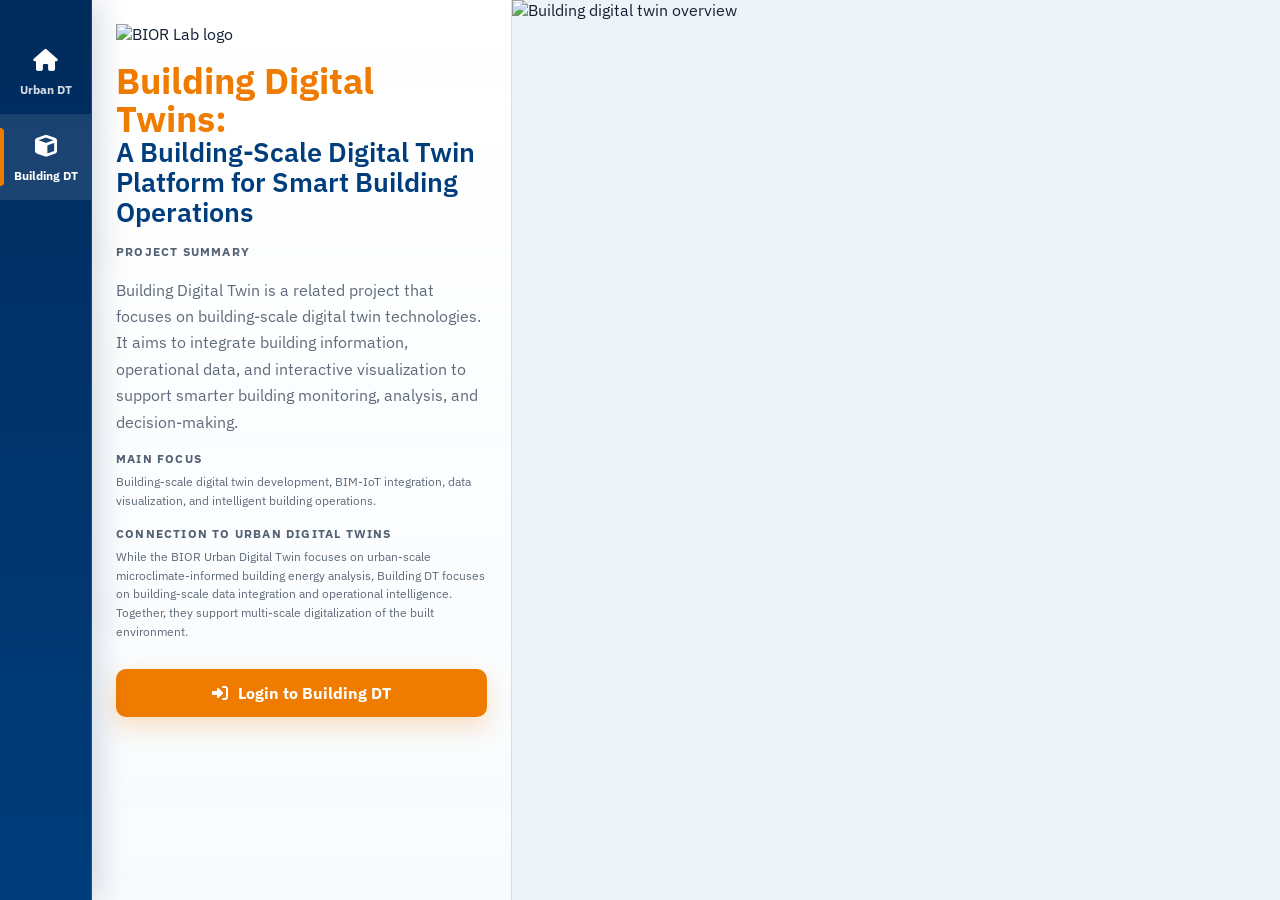
==== buildingdt/index.html @ 2141310a "page for building DT" ====
<!doctype html>
<html lang="en">
  <head>
    <meta charset="utf-8" />
    <meta name="viewport" content="width=device-width, initial-scale=1" />
    <title>Building Digital Twin | BIOR Lab</title>

    <link rel="icon" type="image/png" href="../icon.png" />
    <link rel="apple-touch-icon" href="../icon.png" />

    <link rel="preconnect" href="https://fonts.googleapis.com" />
    <link rel="preconnect" href="https://fonts.gstatic.com" crossorigin />
    <link
      href="https://fonts.googleapis.com/css2?family=IBM+Plex+Sans:wght@400;500;600;700;800&display=swap"
      rel="stylesheet"
    />

    <link
      rel="stylesheet"
      href="https://cdnjs.cloudflare.com/ajax/libs/font-awesome/6.5.2/css/all.min.css"
    />

    <link rel="stylesheet" href="../src/styles.css" />

    <style>
      .building-dt-visual {
        position: relative;
        grid-column: 3;
        grid-row: 1;
        width: 100%;
        height: 100vh;
        overflow: hidden;
        background: #eef3f7;
      }

      .building-dt-visual img {
        width: 100%;
        height: 100%;
        object-fit: cover;
        object-position: center center;
        display: block;
      }

      .login-block {
        margin-top: 28px;
      }

      .login-button {
        display: inline-flex;
        align-items: center;
        justify-content: center;
        gap: 10px;
        width: 100%;
        min-height: 48px;
        padding: 12px 18px;
        border-radius: 10px;
        background: #ef7c00;
        color: #ffffff;
        font-size: 16px;
        font-weight: 800;
        text-decoration: none;
        box-shadow: 0 10px 24px rgba(239, 124, 0, 0.24);
        transition:
          background 0.18s ease,
          transform 0.18s ease,
          box-shadow 0.18s ease;
      }

      .login-button:hover {
        background: #d96f00;
        color: #ffffff;
        text-decoration: none;
        transform: translateY(-1px);
        box-shadow: 0 14px 30px rgba(239, 124, 0, 0.32);
      }

      .login-button:active {
        transform: translateY(0);
      }

      @media (max-width: 860px) {
        .building-dt-visual {
          order: 2;
          grid-column: auto;
          grid-row: auto;
          width: 100%;
          height: 62vh;
          min-height: 420px;
        }

        .building-dt-visual img {
          width: 100%;
          height: 100%;
          object-fit: cover;
        }
      }
    </style>
  </head>

  <body>
    <main id="app">
      <!-- Left navigation menu -->
      <nav class="app-nav" aria-label="Main navigation">
        <a class="app-nav-item" href="../">
          <span class="nav-icon"><i class="fa-solid fa-house"></i></span>
          <span>Urban DT</span>
        </a>

        <a class="app-nav-item active" href="./">
          <span class="nav-icon"><i class="fa-solid fa-cube"></i></span>
          <span>Building DT</span>
        </a>
      </nav>

      <!-- Static image replacing the map -->
      <section class="building-dt-visual" aria-label="Building digital twin visual">
        <img src="../DT_Horizontal.png" alt="Building digital twin overview" />
      </section>

      <!-- Left information panel -->
      <section class="panel panel-left" aria-label="Building DT information">
        <div class="tab-panel active">
          <div class="brand">
            <div class="brand-top">
              <img src="../bior_logo.png" alt="BIOR Lab logo" class="bior-logo" />
            </div>

            <h1 class="brand-title">
              <span class="title-highlight">Building Digital Twins:</span><br />
              <span class="title-main">
                A Building-Scale Digital Twin Platform for Smart Building Operations
              </span>
            </h1>
          </div>

          <div class="control-block">
            <span class="control-label">Project summary</span>

            <p class="guide-note">
              Building Digital Twin is a related project that focuses on building-scale digital twin
              technologies. It aims to integrate building information, operational data, and
              interactive visualization to support smarter building monitoring, analysis, and
              decision-making.
            </p>
          </div>

          <div class="control-block">
            <span class="control-label">Main focus</span>
            <p class="summary-text">
              Building-scale digital twin development, BIM-IoT integration, data visualization,
              and intelligent building operations.
            </p>
          </div>

          <div class="control-block">
            <span class="control-label">Connection to Urban Digital Twins</span>
            <p class="summary-text">
              While the BIOR Urban Digital Twin focuses on urban-scale microclimate-informed
              building energy analysis, Building DT focuses on building-scale data integration
              and operational intelligence. Together, they support multi-scale digitalization of
              the built environment.
            </p>
          </div>

          <div class="control-block login-block">
            <a
              class="login-button"
              href="https://www.buildingdt.org/"
              target="_blank"
              rel="noopener noreferrer"
            >
              <i class="fa-solid fa-right-to-bracket"></i>
              Login to Building DT
            </a>
          </div>
        </div>
      </section>
    </main>
  </body>
</html>
---- src/styles.css ----
:root {
  --ink: #142033;
  --muted: #5f6b7a;
  --line: rgba(0, 61, 124, 0.14);

  --panel: rgba(255, 255, 255, 0.94);
  --panel-strong: rgba(255, 255, 255, 0.98);

  /* NUS-inspired palette */
  --nus-blue: #003d7c;
  --nus-blue-dark: #002b5c;
  --nus-blue-soft: rgba(0, 61, 124, 0.08);
  --nus-orange: #ef7c00;
  --nus-orange-soft: rgba(239, 124, 0, 0.12);

  --accent: var(--nus-blue);
  --accent-2: var(--nus-orange);
  --danger: #d94b3d;

  --shadow: 0 18px 60px rgba(20, 36, 58, 0.16);
  --nav-width: 92px;
  --sidebar-width: 420px;

  font-family:
    "IBM Plex Sans", Inter, ui-sans-serif, system-ui, -apple-system, BlinkMacSystemFont, "Segoe UI",
    sans-serif;
}

* {
  box-sizing: border-box;
}

html,
body {
  width: 100%;
  height: 100%;
  margin: 0;
  overflow: hidden;
  scroll-behavior: smooth;
}

body {
  color: var(--ink);
  background: #eef3f7;
}

button,
input,
select {
  font: inherit;
}

button {
  border: 1px solid rgba(0, 61, 124, 0.18);
  color: var(--ink);
  background: rgba(255, 255, 255, 0.94);
  border-radius: 8px;
  min-height: 36px;
  padding: 0 12px;
  cursor: pointer;
  transition:
    border-color 0.18s ease,
    background 0.18s ease,
    color 0.18s ease,
    box-shadow 0.18s ease;
}

button:hover {
  border-color: rgba(0, 61, 124, 0.42);
  background: rgba(0, 61, 124, 0.06);
}

/* Active state: NUS blue background, white text */
button.active {
  border-color: var(--nus-blue);
  background: var(--nus-blue);
  color: #ffffff;
  font-weight: 700;
  box-shadow: 0 6px 16px rgba(0, 61, 124, 0.18);
}

button.active:hover {
  border-color: var(--nus-blue-dark);
  background: var(--nus-blue-dark);
  color: #ffffff;
}

/* Add orange left bar only for stacked buttons, such as Energy Use */
.button-stack button.active {
  position: relative;
  overflow: hidden;
  padding-left: 18px;
}

.button-stack button.active::before {
  content: "";
  position: absolute;
  top: 0;
  left: 0;
  width: 5px;
  height: 100%;
  background: var(--nus-orange);
}

/* Keep segmented active buttons clean without the left bar */
.segmented button.active {
  color: #ffffff;
}

input,
select {
  width: 100%;
  min-height: 38px;
  border: 1px solid rgba(0, 61, 124, 0.18);
  border-radius: 8px;
  color: var(--ink);
  background: rgba(255, 255, 255, 0.94);
  padding: 0 10px;
  outline: none;
}

input:focus,
select:focus {
  border-color: var(--nus-blue);
  box-shadow: 0 0 0 3px rgba(0, 61, 124, 0.08);
}

/* Main three-column desktop layout:
   navigation rail | control sidebar | map */
#app {
  position: fixed;
  inset: 0;
  display: grid;
  grid-template-columns: var(--nav-width) var(--sidebar-width) minmax(0, 1fr);
  grid-template-rows: 100vh;
  width: 100vw;
  height: 100vh;
  overflow: hidden;
  background: #eef3f7;
}

/* Left navigation rail */
.app-nav {
  position: relative;
  grid-column: 1;
  grid-row: 1;
  width: var(--nav-width);
  height: 100vh;
  z-index: 8;
  display: flex;
  flex-direction: column;
  align-items: stretch;
  padding: 28px 0 18px;
  background:
    linear-gradient(180deg, var(--nus-blue-dark), var(--nus-blue));
  border-right: 1px solid rgba(255, 255, 255, 0.12);
  box-shadow: 8px 0 28px rgba(0, 43, 92, 0.16);
}

.app-nav-item {
  position: relative;
  display: flex;
  flex-direction: column;
  align-items: center;
  justify-content: center;
  gap: 7px;
  min-height: 86px;
  padding: 10px 8px;
  color: rgba(255, 255, 255, 0.84);
  text-decoration: none;
  font-size: 12px;
  font-weight: 700;
  text-align: center;
  transition:
    color 0.18s ease,
    background 0.18s ease;
}

.app-nav-item:hover {
  color: #ffffff;
  background: rgba(255, 255, 255, 0.08);
}

.app-nav-item.active {
  color: #ffffff;
  background: rgba(255, 255, 255, 0.1);
}

.app-nav-item.active::before {
  content: "";
  position: absolute;
  left: 0;
  top: 14px;
  bottom: 14px;
  width: 4px;
  border-radius: 0 999px 999px 0;
  background: var(--nus-orange);
}

.nav-icon {
  display: grid;
  place-items: center;
  width: 30px;
  height: 30px;
  font-size: 22px;
  line-height: 1;
  color: #ffffff;
}

.nav-building-dt {
  margin-top: auto;
}

.nav-help {
  margin-top: 10px;
}

/* Map occupies the right column only */
#map {
  position: relative;
  grid-column: 3;
  grid-row: 1;
  width: 100%;
  height: 100vh;
}

/* Shared panel style */
.panel {
  z-index: 5;
  border: 1px solid var(--line);
  background: var(--panel);
  backdrop-filter: blur(18px) saturate(1.08);
}

/* Fixed middle sidebar */
.panel-left {
  position: relative;
  grid-column: 2;
  grid-row: 1;
  width: var(--sidebar-width);
  height: 100vh;
  max-height: none;
  padding: 24px 24px 28px;
  overflow-y: auto;
  border-top: 0;
  border-left: 0;
  border-bottom: 0;
  border-right: 1px solid rgba(0, 61, 124, 0.16);
  border-radius: 0;
  box-shadow: none;
  background:
    linear-gradient(180deg, rgba(255, 255, 255, 0.99), rgba(248, 251, 253, 0.97));
}

/* Right information panel remains floating on the map */
.panel-right {
  position: fixed;
  right: 18px;
  bottom: 24px;
  width: min(326px, calc(100vw - var(--nav-width) - var(--sidebar-width) - 48px));
  min-width: 276px;
  min-height: 180px;
  max-width: 520px;
  max-height: min(56vh, 620px);
  padding: 14px;
  overflow: auto;
  resize: both;
  border-radius: 10px;
  box-shadow: var(--shadow);
  background: rgba(255, 255, 255, 0.96);
}

.brand h1,
.legend h2,
.feature-card h2,
.token-card h2 {
  margin: 0;
  letter-spacing: 0;
}

.brand h1 {
  color: var(--nus-blue-dark);
  font-size: clamp(23px, 2.5vw, 34px);
  line-height: 1.04;
  max-width: 360px;
  font-weight: 800;
}

.subtitle,
.notes,
.feature-card p,
.token-card p {
  color: var(--muted);
  line-height: 1.5;
}

.subtitle {
  margin: 12px 0 0;
  font-size: 14px;
}

.summary-text {
  margin: 0;
  color: var(--muted);
  font-size: 12px;
  line-height: 1.55;
}

.summary-text a {
  color: var(--nus-blue);
  font-weight: 700;
  text-decoration: none;
}

.summary-text a:hover {
  color: var(--nus-orange);
  text-decoration: underline;
  text-underline-offset: 3px;
}

.about-summary {
  text-align: justify;
  text-justify: inter-word;
  hyphens: auto;
}

.team-list {
  display: grid;
  gap: 8px;
  margin: 0;
  color: var(--muted);
  text-align: left;
}

.team-list div {
  display: grid;
  gap: 2px;
  justify-items: start;
}

.team-list dt {
  color: inherit;
  font-size: 13px;
  font-weight: 600;
  text-align: left;
}

.team-list dd {
  margin: 0;
  color: inherit;
  font-size: 15px;
  font-weight: 600;
  text-align: left;
}

.team-list a {
  color: inherit;
  text-decoration: none;
}

.team-list a:hover {
  color: var(--nus-blue);
  text-decoration: underline;
  text-underline-offset: 3px;
}

.eyebrow {
  margin: 0 0 8px;
  color: var(--nus-orange);
  font-size: 11px;
  font-weight: 800;
  letter-spacing: 0.14em;
  text-transform: uppercase;
}

.control-block {
  margin-top: 16px;
}

.metric-block {
  padding-top: 14px;
  border-top: 1px solid var(--line);
}

.hidden,
.hidden-block {
  display: none !important;
}

.control-label {
  display: block;
  margin-bottom: 7px;
  color: #526173;
  font-size: 12px;
  font-weight: 800;
  text-transform: uppercase;
  letter-spacing: 0.1em;
}

.control-label-row {
  display: flex;
  align-items: baseline;
  justify-content: space-between;
  gap: 12px;
}

.control-label-row .control-label {
  margin-bottom: 7px;
}

.control-label-row output {
  color: var(--nus-blue-dark);
  font-size: 12px;
  font-weight: 700;
  text-align: right;
}

.segmented {
  display: grid;
  grid-template-columns: repeat(2, minmax(0, 1fr));
  gap: 8px;
}

.segmented.compact {
  gap: 7px;
}

.segmented.compact button {
  min-height: 34px;
  font-size: 13px;
}

.segmented.three {
  grid-template-columns: repeat(3, minmax(0, 1fr));
}

.segmented.single {
  grid-template-columns: 1fr;
}

.lcz-layer-buttons {
  grid-template-columns: repeat(3, minmax(0, 1fr));
}

.lcz-layer-buttons button {
  min-height: 34px;
  font-size: 12px;
}

.segmented button {
  min-width: 0;
  padding: 0 8px;
  white-space: normal;
}

.button-stack {
  display: grid;
  gap: 7px;
}

.button-stack button {
  justify-content: start;
  min-height: 38px;
  text-align: left;
}

.region-filter-dropdown {
  border: 1px solid rgba(0, 61, 124, 0.18);
  border-radius: 8px;
  background: rgba(255, 255, 255, 0.94);
}

.region-filter-dropdown summary {
  display: flex;
  align-items: center;
  justify-content: space-between;
  gap: 10px;
  min-height: 38px;
  padding: 0 10px;
  color: var(--ink);
  cursor: pointer;
  list-style: none;
}

.region-filter-dropdown summary::-webkit-details-marker {
  display: none;
}

.region-filter-dropdown[open] summary i {
  transform: rotate(180deg);
}

.region-filter-dropdown summary i {
  color: var(--muted);
  font-size: 11px;
  transition: transform 0.18s ease;
}

.region-filter-menu {
  border-top: 1px solid rgba(0, 61, 124, 0.12);
  padding: 10px;
}

.region-filter-actions {
  display: grid;
  grid-template-columns: 1fr 1fr;
  gap: 8px;
  margin-bottom: 8px;
}

.region-filter-actions button {
  min-height: 32px;
  font-size: 12px;
}

.region-filter-list {
  display: grid;
  gap: 4px;
  max-height: 260px;
  overflow: auto;
  padding-right: 4px;
}

.region-filter-section {
  display: grid;
  gap: 4px;
}

.region-filter-section + .region-filter-section {
  margin-top: 10px;
  padding-top: 10px;
  border-top: 1px solid rgba(0, 61, 124, 0.1);
}

.region-filter-section-title {
  color: var(--muted);
  font-size: 11px;
  font-weight: 800;
  letter-spacing: 0.08em;
  text-transform: uppercase;
}

.region-filter-option {
  display: flex;
  align-items: center;
  gap: 8px;
  min-height: 28px;
  color: var(--ink);
  font-size: 13px;
}

.region-filter-group-option {
  min-height: 32px;
  padding: 0 8px;
  border: 1px solid rgba(0, 61, 124, 0.12);
  border-radius: 7px;
  background: rgba(0, 61, 124, 0.04);
  font-weight: 700;
}

.region-filter-option span {
  flex: 1;
  min-width: 0;
}

.region-filter-option strong {
  color: var(--muted);
  font-size: 12px;
}

.region-filter-option input {
  width: 15px;
  min-height: 15px;
  accent-color: var(--nus-blue);
}

.search-row {
  display: grid;
  grid-template-columns: 1fr auto;
  gap: 8px;
}

.time-row {
  display: grid;
  grid-template-columns: 1fr auto;
  gap: 10px;
  align-items: center;
}

.time-row button {
  min-width: 64px;
}

.control-grid {
  display: grid;
  grid-template-columns: 1fr 1fr;
  gap: 14px;
  margin-top: 18px;
}

input[type="range"] {
  padding: 0;
  accent-color: var(--nus-blue);
}

.summary-strip {
  display: grid;
  grid-template-columns: 1fr 1fr;
  gap: 10px;
  margin-top: 18px;
}

.summary-strip div {
  border: 1px solid rgba(0, 61, 124, 0.12);
  border-radius: 8px;
  padding: 10px;
  background: rgba(0, 61, 124, 0.04);
}

.summary-strip strong {
  display: block;
  color: var(--nus-blue-dark);
  font-size: 22px;
}

.summary-strip span {
  color: var(--muted);
  font-size: 12px;
}

.legend-head {
  display: flex;
  justify-content: space-between;
  gap: 12px;
  align-items: start;
}

.legend h2,
.feature-card h2 {
  color: var(--nus-blue-dark);
  font-size: 18px;
  line-height: 1.25;
}

.legend-ramp {
  height: 12px;
  border-radius: 999px;
  margin-top: 14px;
  border: 1px solid rgba(0, 61, 124, 0.16);
}

.legend-ticks {
  display: flex;
  justify-content: space-between;
  gap: 8px;
  margin-top: 8px;
  color: var(--muted);
  font-size: 11px;
}

.type-legend {
  display: grid;
  gap: 8px;
  margin-top: 10px;
}

.type-group {
  border: 1px solid rgba(0, 61, 124, 0.12);
  border-radius: 8px;
  background: rgba(246, 248, 249, 0.78);
  overflow: hidden;
}

.type-group-head {
  display: grid;
  grid-template-columns: auto 1fr auto;
  align-items: center;
  gap: 8px;
  padding: 7px 8px;
  border-bottom: 1px solid rgba(0, 61, 124, 0.12);
  color: var(--nus-blue-dark);
  font-size: 12px;
}

.type-group-head em {
  color: var(--muted);
  font-size: 10px;
  font-style: normal;
}

.type-group-list {
  display: grid;
  gap: 1px;
}

.type-swatch-row {
  display: grid;
  grid-template-columns: auto 1fr auto;
  align-items: center;
  gap: 8px;
  min-height: 24px;
  border: 0;
  border-radius: 0;
  padding: 3px 8px;
  color: var(--muted);
  font-size: 11px;
  background: transparent;
  text-align: left;
}

.type-swatch-row:hover {
  background: rgba(0, 61, 124, 0.06);
}

.type-swatch-row strong {
  color: var(--ink);
  font-size: 11px;
}

.lcz-summary-note {
  color: var(--muted);
  font-size: 11px;
  line-height: 1.45;
}

.lcz-swatch-row {
  grid-template-columns: auto 1fr auto auto;
}

.lcz-swatch-row em {
  min-width: 44px;
  color: var(--muted);
  font-size: 10px;
  font-style: normal;
  text-align: right;
}

.swatch {
  width: 12px;
  height: 12px;
  display: inline-block;
  border: 1px solid rgba(29, 43, 55, 0.18);
}

.swatch.large {
  width: 15px;
  height: 15px;
}

.feature-card {
  margin-top: 18px;
  padding-top: 16px;
  border-top: 1px solid var(--line);
}

.detail-list {
  display: grid;
  gap: 8px;
  margin-top: 12px;
}

.detail-row {
  display: grid;
  grid-template-columns: 140px 1fr;
  gap: 12px;
  color: var(--muted);
  font-size: 13px;
}

.detail-row strong {
  color: var(--ink);
  font-weight: 650;
  word-break: break-word;
}

.notes {
  margin-top: 14px;
  color: var(--muted);
  font-size: 12px;
}

/* Token dialog */
.token-dialog {
  position: fixed;
  inset: 0;
  z-index: 20;
  display: none;
  place-items: center;
  padding: 20px;
  background: rgba(237, 242, 244, 0.72);
}

.token-dialog.visible {
  display: grid;
}

.token-card {
  width: min(520px, 100%);
  padding: 22px;
  border: 1px solid var(--line);
  border-radius: 10px;
  background: var(--panel-strong);
  box-shadow: var(--shadow);
}

.token-actions {
  display: flex;
  gap: 10px;
  flex-wrap: wrap;
  margin-top: 12px;
}

/* Loading pill centered over the map area */
.loading {
  position: fixed;
  left: calc(var(--nav-width) + var(--sidebar-width) + (100vw - var(--nav-width) - var(--sidebar-width)) / 2);
  bottom: 28px;
  z-index: 10;
  transform: translateX(-50%);
  border: 1px solid var(--line);
  border-radius: 999px;
  padding: 10px 16px;
  color: var(--ink);
  background: var(--panel-strong);
  box-shadow: var(--shadow);
}

.loading.hidden {
  display: none;
}

/* Mapbox popup */
.mapboxgl-popup-content {
  min-width: 220px;
  border: 1px solid rgba(0, 61, 124, 0.14);
  border-radius: 8px;
  color: var(--ink);
  background: rgba(255, 255, 255, 0.96);
  box-shadow: var(--shadow);
}

.popup-title {
  margin: 0 0 8px;
  color: var(--nus-blue);
  font-weight: 750;
}

.popup-line {
  display: flex;
  justify-content: space-between;
  gap: 14px;
  color: var(--muted);
  font-size: 12px;
}

.popup-line strong {
  color: var(--ink);
}

/* Mapbox attribution customization */
.bior-attribution {
  font-weight: 700;
  color: var(--nus-blue);
  text-decoration: none;
}

.bior-attribution:hover {
  color: var(--nus-orange);
  text-decoration: underline;
}

.mapboxgl-ctrl-attrib {
  color: #314154;
  background: rgba(255, 255, 255, 0.86) !important;
  border-radius: 4px;
  box-shadow: 0 8px 24px rgba(20, 36, 58, 0.08);
}

.mapboxgl-ctrl-attrib a {
  color: var(--nus-blue);
  font-weight: 600;
}

/* Keep Mapbox controls inside the map column */
.mapboxgl-ctrl-bottom-left {
  left: 12px;
}

.mapboxgl-ctrl-bottom-right {
  right: 12px;
}

/* Optional: make map controls feel closer to the NUS style */
.mapboxgl-ctrl-group {
  border-radius: 8px !important;
  box-shadow: 0 8px 24px rgba(20, 36, 58, 0.12) !important;
}

.mapboxgl-ctrl-group button {
  border-radius: 0;
}

/* Brand logo and title */
.brand-top {
  display: flex;
  justify-content: center;
  align-items: center;
  margin-bottom: 18px;
}

.bior-logo {
  display: block;
  width: 500px;
  max-width: 100%;
  height: auto;
  object-fit: contain;
}

.brand-title {
  margin: 0;
  line-height: 1.05;
}

.title-highlight {
  display: inline-block;
  color: var(--nus-orange);
  font-size: clamp(24px, 2.8vw, 40px);
  font-weight: 700;
  line-height: 1.05;
}

.title-main {
  display: inline-block;
  color: var(--nus-blue);
  font-size: clamp(20px, 2.1vw, 30px);
  font-weight: 600;
  line-height: 1.12;
}

/* Medium screens */
@media (max-width: 1200px) {
  :root {
    --nav-width: 84px;
    --sidebar-width: 380px;
  }

  .app-nav-item {
    min-height: 78px;
    font-size: 11px;
  }

  .nav-icon {
    width: 28px;
    height: 28px;
    font-size: 20px;
  }

  .panel-left {
    width: var(--sidebar-width);
    padding: 20px;
  }

  .panel-right {
    width: min(360px, calc(100vw - var(--nav-width) - var(--sidebar-width) - 40px));
  }

  .brand h1 {
    font-size: clamp(22px, 2.3vw, 30px);
  }

  .bior-logo {
    width: 420px;
  }
}

/* Mobile layout: top navigation + stacked content */
@media (max-width: 860px) {
  html,
  body {
    width: 100%;
    height: auto;
    min-height: 100%;
    overflow-x: hidden;
    overflow-y: auto;
  }

  #app {
    position: relative;
    inset: auto;
    display: flex;
    flex-direction: column;
    width: 100%;
    height: auto;
    min-height: 100vh;
    overflow: visible;
    background: #eef3f7;
  }

  .app-nav {
    position: sticky;
    top: 0;
    order: 0;
    width: 100%;
    height: 64px;
    min-height: 64px;
    flex-direction: row;
    align-items: stretch;
    padding: 0;
    overflow-x: auto;
    overflow-y: hidden;
    z-index: 30;
  }

  .app-nav-item {
    min-width: 84px;
    min-height: 64px;
    height: 64px;
    gap: 3px;
    padding: 7px 10px;
    font-size: 11px;
    flex: 0 0 auto;
  }

  .app-nav-item.active::before {
    left: 10px;
    right: 10px;
    top: auto;
    bottom: 0;
    width: auto;
    height: 4px;
    border-radius: 999px 999px 0 0;
  }

  .nav-icon {
    width: 24px;
    height: 24px;
    font-size: 18px;
  }

  .nav-help {
    margin-top: 0;
  }

  .panel {
    width: 100%;
    border-radius: 0;
    box-shadow: none;
  }

  .panel-left {
    position: relative;
    order: 1;
    top: auto;
    left: auto;
    width: 100%;
    height: auto;
    max-height: none;
    padding: 24px 20px;
    overflow: visible;
    border: 0;
    border-bottom: 1px solid var(--line);
    background: rgba(255, 255, 255, 0.98);
  }

  #map {
    position: relative;
    order: 2;
    grid-column: auto;
    grid-row: auto;
    width: 100%;
    height: 62vh;
    min-height: 420px;
  }

  .panel-right {
    position: relative;
    order: 3;
    right: auto;
    bottom: auto;
    width: 100%;
    min-width: 0;
    min-height: auto;
    max-width: none;
    max-height: none;
    padding: 22px 20px 28px;
    overflow: visible;
    resize: none;
    border: 0;
    border-top: 1px solid var(--line);
    border-radius: 0;
    box-shadow: none;
    background: rgba(255, 255, 255, 0.98);
  }

  .brand h1 {
    font-size: 30px;
    line-height: 1.05;
    max-width: none;
  }

  .bior-logo {
    width: 360px;
    max-width: 100%;
  }

  .title-highlight {
    font-size: clamp(28px, 8vw, 42px);
  }

  .title-main {
    font-size: clamp(24px, 6.5vw, 34px);
  }

  .summary-text {
    font-size: 15px;
    line-height: 1.55;
  }

  .control-grid {
    grid-template-columns: 1fr;
  }

  .legend h2,
  .feature-card h2 {
    font-size: 22px;
  }

  .feature-card p,
  .notes {
    font-size: 15px;
  }

  .legend-ticks {
    font-size: 12px;
  }

  .loading {
    position: fixed;
    left: 50%;
    bottom: 20px;
    max-width: calc(100vw - 40px);
  }

  .mapboxgl-ctrl-bottom-left {
    left: 8px;
  }

  .mapboxgl-ctrl-bottom-right {
    right: 8px;
  }
}

.tab-panel {
  display: none;
}

.tab-panel.active {
  display: block;
  animation: tabFadeIn 0.18s ease;
}

@keyframes tabFadeIn {
  from {
    opacity: 0;
    transform: translateY(4px);
  }

  to {
    opacity: 1;
    transform: translateY(0);
  }
}

.hidden-control {
  display: none !important;
  visibility: hidden !important;
  width: 0 !important;
  height: 0 !important;
  opacity: 0 !important;
  pointer-events: none !important;
}

#resetView {
  appearance: none;
  border: 1px solid var(--nus-blue);
  background: var(--nus-blue);
  color: #ffffff;
  border-radius: 8px;
  min-height: 32px;
  padding: 7px 12px;
  font-size: 13px;
  font-weight: 700;
  line-height: 1;
  cursor: pointer;
  transition: all 0.2s ease;
  box-shadow: 0 4px 10px rgba(0, 61, 124, 0.12);
}

#resetView:hover {
  background: #002e63;
  border-color: #002e63;
  color: #ffffff;
}

#resetView:active {
  transform: translateY(1px);
}

#resetView:focus-visible {
  outline: 3px solid rgba(0, 61, 124, 0.18);
  outline-offset: 2px;
}



.guide-note {
  margin-top: 18px;
  color: #5f6b7a;
  font-size: 16px;
  line-height: 1.65;
  font-weight: 400;
}

.guide-note a {
  color: #ef7c00;
  font-size: 16px;
  font-weight: 700;
  text-decoration: none;
}

.guide-note a:hover {
  color: #003d7c;
  text-decoration: underline;
}
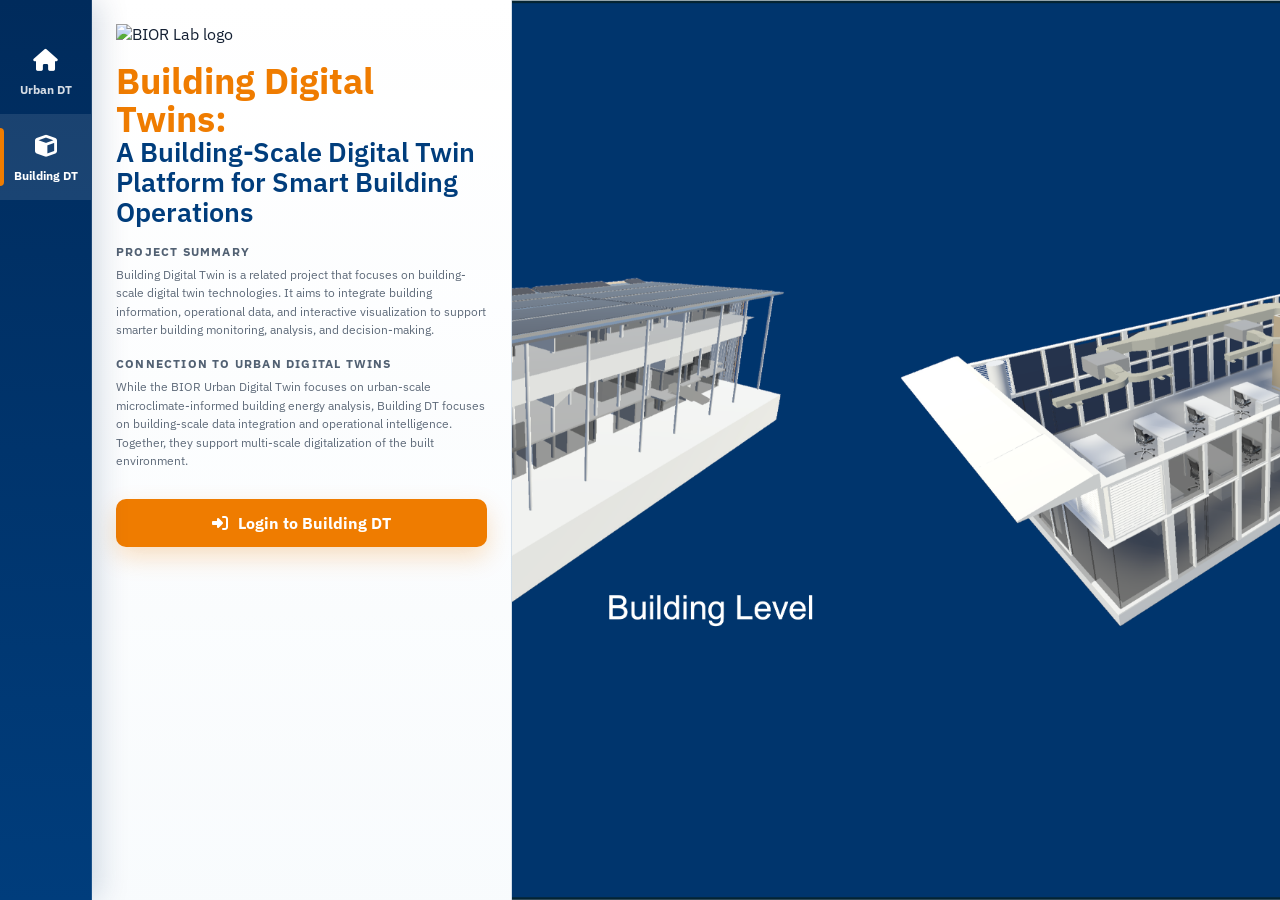
==== commit a277511d: "update DT figure" ====
--- a/buildingdt/index.html
+++ b/buildingdt/index.html
@@ -135,20 +135,11 @@
 
           <div class="control-block">
             <span class="control-label">Project summary</span>
-
-            <p class="guide-note">
+            <p class="summary-text">
               Building Digital Twin is a related project that focuses on building-scale digital twin
               technologies. It aims to integrate building information, operational data, and
               interactive visualization to support smarter building monitoring, analysis, and
               decision-making.
-            </p>
-          </div>
-
-          <div class="control-block">
-            <span class="control-label">Main focus</span>
-            <p class="summary-text">
-              Building-scale digital twin development, BIM-IoT integration, data visualization,
-              and intelligent building operations.
             </p>
           </div>
 
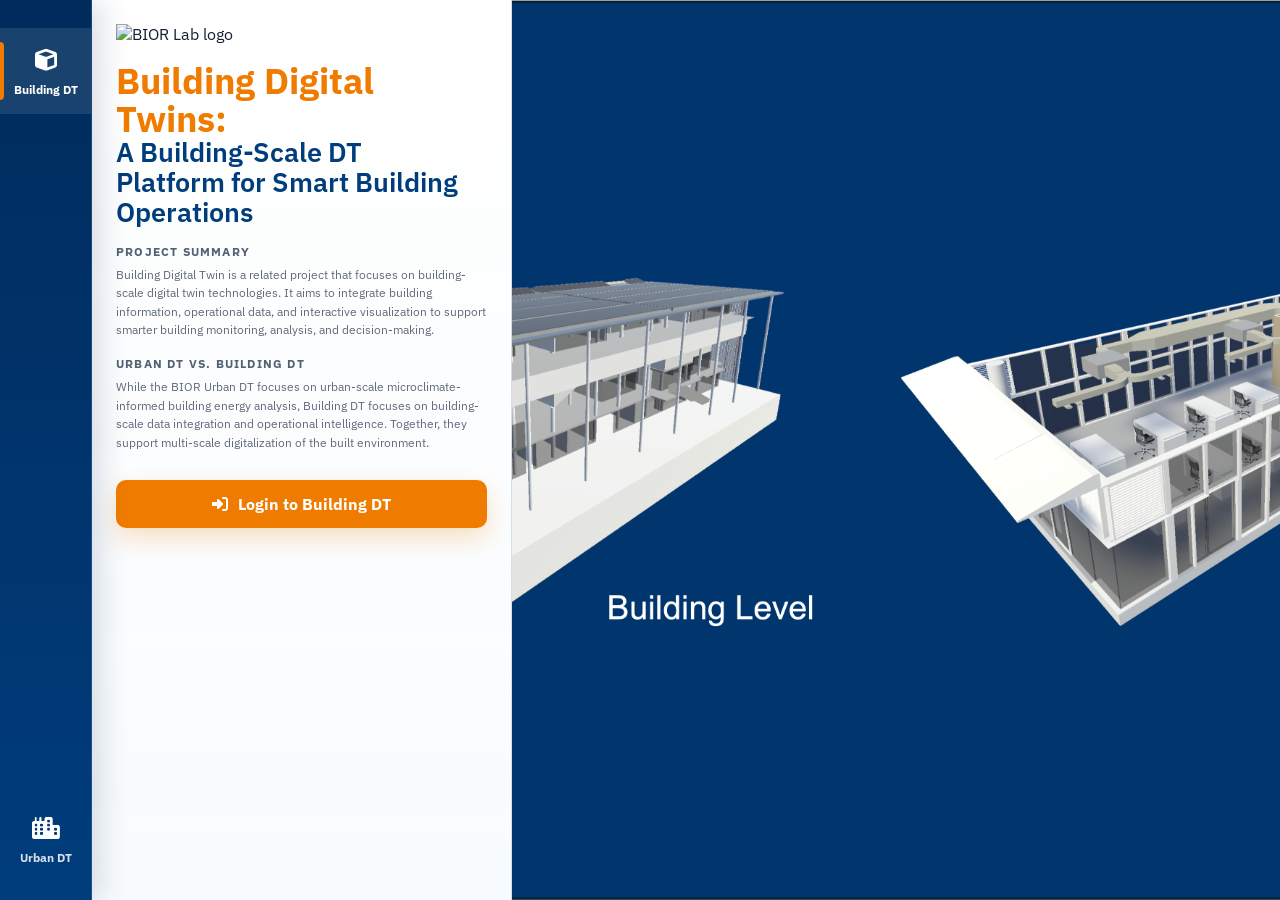
==== commit 68244680: "restructure the sidebar of building DT" ====
--- a/buildingdt/index.html
+++ b/buildingdt/index.html
@@ -41,6 +41,10 @@
         display: block;
       }
 
+      .nav-urban-dt {
+        margin-top: auto;
+      }
+
       .login-block {
         margin-top: 28px;
       }
@@ -79,6 +83,10 @@
       }
 
       @media (max-width: 860px) {
+        .nav-urban-dt {
+          margin-top: 0;
+        }
+
         .building-dt-visual {
           order: 2;
           grid-column: auto;
@@ -101,14 +109,14 @@
     <main id="app">
       <!-- Left navigation menu -->
       <nav class="app-nav" aria-label="Main navigation">
-        <a class="app-nav-item" href="../">
-          <span class="nav-icon"><i class="fa-solid fa-house"></i></span>
-          <span>Urban DT</span>
-        </a>
-
         <a class="app-nav-item active" href="./">
           <span class="nav-icon"><i class="fa-solid fa-cube"></i></span>
           <span>Building DT</span>
+        </a>
+
+        <a class="app-nav-item nav-urban-dt" href="../">
+          <span class="nav-icon"><i class="fa-solid fa-city"></i></span>
+          <span>Urban DT</span>
         </a>
       </nav>
 
@@ -128,7 +136,7 @@
             <h1 class="brand-title">
               <span class="title-highlight">Building Digital Twins:</span><br />
               <span class="title-main">
-                A Building-Scale Digital Twin Platform for Smart Building Operations
+                A Building-Scale DT Platform for Smart Building Operations
               </span>
             </h1>
           </div>
@@ -144,9 +152,9 @@
           </div>
 
           <div class="control-block">
-            <span class="control-label">Connection to Urban Digital Twins</span>
+            <span class="control-label">Urban DT vs. Building DT</span>
             <p class="summary-text">
-              While the BIOR Urban Digital Twin focuses on urban-scale microclimate-informed
+              While the BIOR Urban DT focuses on urban-scale microclimate-informed
               building energy analysis, Building DT focuses on building-scale data integration
               and operational intelligence. Together, they support multi-scale digitalization of
               the built environment.
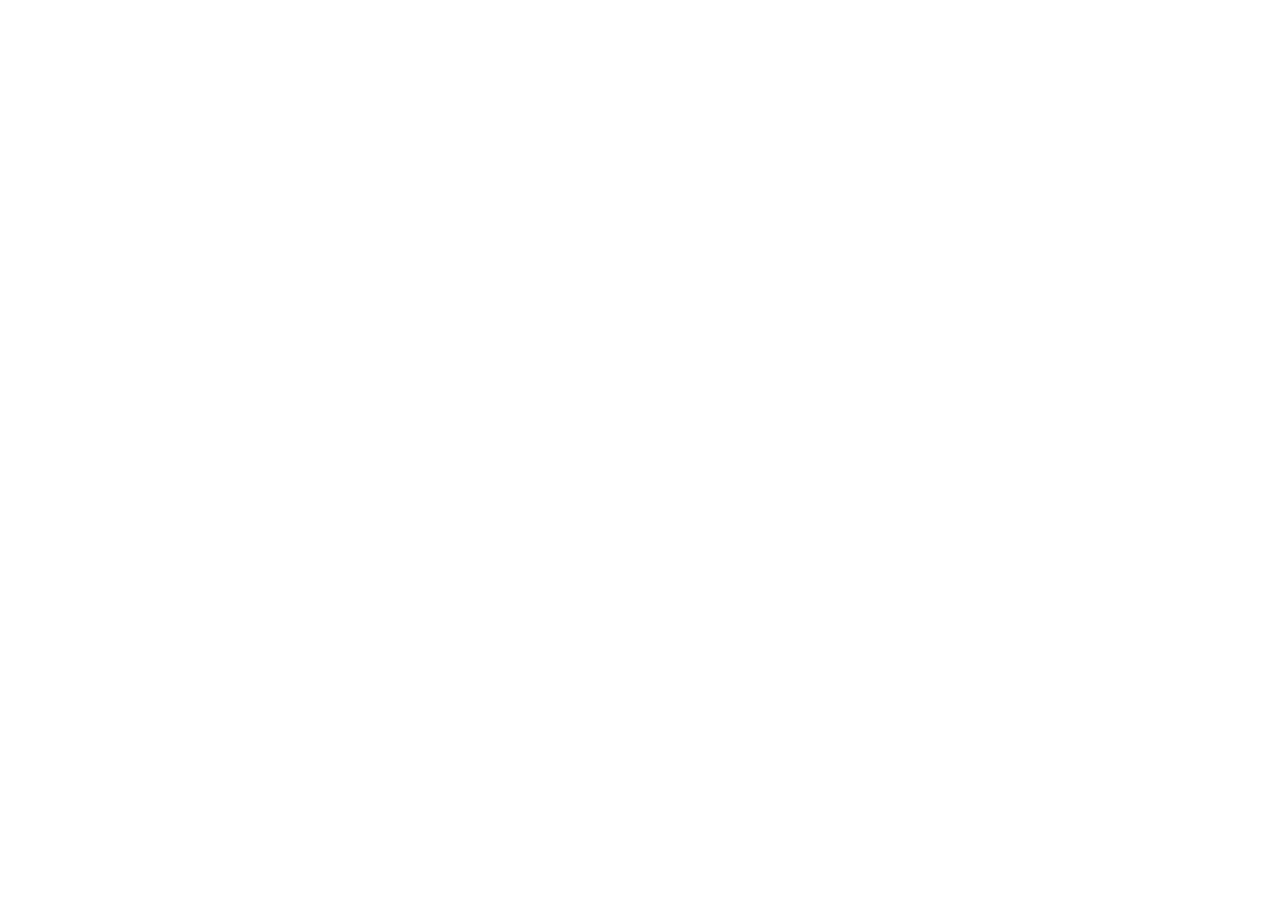
==== commit e8b05b47: "Redirect /buildingdt/ to www.buildingdt.org" ====
--- a/buildingdt/index.html
+++ b/buildingdt/index.html
@@ -2,178 +2,36 @@
 <html lang="en">
   <head>
     <meta charset="utf-8" />
-    <meta name="viewport" content="width=device-width, initial-scale=1" />
-    <title>Building Digital Twin | BIOR Lab</title>
-
-    <link rel="icon" type="image/png" href="../icon.png" />
-    <link rel="apple-touch-icon" href="../icon.png" />
-
-    <link rel="preconnect" href="https://fonts.googleapis.com" />
-    <link rel="preconnect" href="https://fonts.gstatic.com" crossorigin />
-    <link
-      href="https://fonts.googleapis.com/css2?family=IBM+Plex+Sans:wght@400;500;600;700;800&display=swap"
-      rel="stylesheet"
-    />
-
-    <link
-      rel="stylesheet"
-      href="https://cdnjs.cloudflare.com/ajax/libs/font-awesome/6.5.2/css/all.min.css"
-    />
-
-    <link rel="stylesheet" href="../src/styles.css" />
-
+    <title>Building Digital Twin has moved</title>
+    <meta http-equiv="refresh" content="0; url=https://www.buildingdt.org/" />
+    <link rel="canonical" href="https://www.buildingdt.org/" />
+    <meta name="robots" content="noindex" />
+    <script>
+      window.location.replace("https://www.buildingdt.org/");
+    </script>
     <style>
-      .building-dt-visual {
-        position: relative;
-        grid-column: 3;
-        grid-row: 1;
-        width: 100%;
-        height: 100vh;
-        overflow: hidden;
-        background: #eef3f7;
+      body {
+        font-family: system-ui, -apple-system, "Segoe UI", sans-serif;
+        max-width: 560px;
+        margin: 80px auto;
+        padding: 0 24px;
+        color: #1f2937;
+        line-height: 1.55;
       }
-
-      .building-dt-visual img {
-        width: 100%;
-        height: 100%;
-        object-fit: cover;
-        object-position: center center;
-        display: block;
-      }
-
-      .nav-urban-dt {
-        margin-top: auto;
-      }
-
-      .login-block {
-        margin-top: 28px;
-      }
-
-      .login-button {
-        display: inline-flex;
-        align-items: center;
-        justify-content: center;
-        gap: 10px;
-        width: 100%;
-        min-height: 48px;
-        padding: 12px 18px;
-        border-radius: 10px;
-        background: #ef7c00;
-        color: #ffffff;
-        font-size: 16px;
-        font-weight: 800;
-        text-decoration: none;
-        box-shadow: 0 10px 24px rgba(239, 124, 0, 0.24);
-        transition:
-          background 0.18s ease,
-          transform 0.18s ease,
-          box-shadow 0.18s ease;
-      }
-
-      .login-button:hover {
-        background: #d96f00;
-        color: #ffffff;
-        text-decoration: none;
-        transform: translateY(-1px);
-        box-shadow: 0 14px 30px rgba(239, 124, 0, 0.32);
-      }
-
-      .login-button:active {
-        transform: translateY(0);
-      }
-
-      @media (max-width: 860px) {
-        .nav-urban-dt {
-          margin-top: 0;
-        }
-
-        .building-dt-visual {
-          order: 2;
-          grid-column: auto;
-          grid-row: auto;
-          width: 100%;
-          height: 62vh;
-          min-height: 420px;
-        }
-
-        .building-dt-visual img {
-          width: 100%;
-          height: 100%;
-          object-fit: cover;
-        }
+      a {
+        color: #ef7c00;
+        font-weight: 600;
       }
     </style>
   </head>
-
   <body>
-    <main id="app">
-      <!-- Left navigation menu -->
-      <nav class="app-nav" aria-label="Main navigation">
-        <a class="app-nav-item active" href="./">
-          <span class="nav-icon"><i class="fa-solid fa-cube"></i></span>
-          <span>Building DT</span>
-        </a>
-
-        <a class="app-nav-item nav-urban-dt" href="../">
-          <span class="nav-icon"><i class="fa-solid fa-city"></i></span>
-          <span>Urban DT</span>
-        </a>
-      </nav>
-
-      <!-- Static image replacing the map -->
-      <section class="building-dt-visual" aria-label="Building digital twin visual">
-        <img src="../DT_Horizontal.png" alt="Building digital twin overview" />
-      </section>
-
-      <!-- Left information panel -->
-      <section class="panel panel-left" aria-label="Building DT information">
-        <div class="tab-panel active">
-          <div class="brand">
-            <div class="brand-top">
-              <img src="../bior_logo.png" alt="BIOR Lab logo" class="bior-logo" />
-            </div>
-
-            <h1 class="brand-title">
-              <span class="title-highlight">Building Digital Twins:</span><br />
-              <span class="title-main">
-                A Building-Scale DT Platform for Smart Building Operations
-              </span>
-            </h1>
-          </div>
-
-          <div class="control-block">
-            <span class="control-label">Project summary</span>
-            <p class="summary-text">
-              Building Digital Twin is a related project that focuses on building-scale digital twin
-              technologies. It aims to integrate building information, operational data, and
-              interactive visualization to support smarter building monitoring, analysis, and
-              decision-making.
-            </p>
-          </div>
-
-          <div class="control-block">
-            <span class="control-label">Urban DT vs. Building DT</span>
-            <p class="summary-text">
-              While the BIOR Urban DT focuses on urban-scale microclimate-informed
-              building energy analysis, Building DT focuses on building-scale data integration
-              and operational intelligence. Together, they support multi-scale digitalization of
-              the built environment.
-            </p>
-          </div>
-
-          <div class="control-block login-block">
-            <a
-              class="login-button"
-              href="https://www.buildingdt.org/"
-              target="_blank"
-              rel="noopener noreferrer"
-            >
-              <i class="fa-solid fa-right-to-bracket"></i>
-              Login to Building DT
-            </a>
-          </div>
-        </div>
-      </section>
-    </main>
+    <h1>Building Digital Twin has moved</h1>
+    <p>
+      This page is now served at
+      <a href="https://www.buildingdt.org/">https://www.buildingdt.org/</a>.
+    </p>
+    <p>
+      You should be redirected automatically. If nothing happens, click the link above.
+    </p>
   </body>
-</html>+</html>
